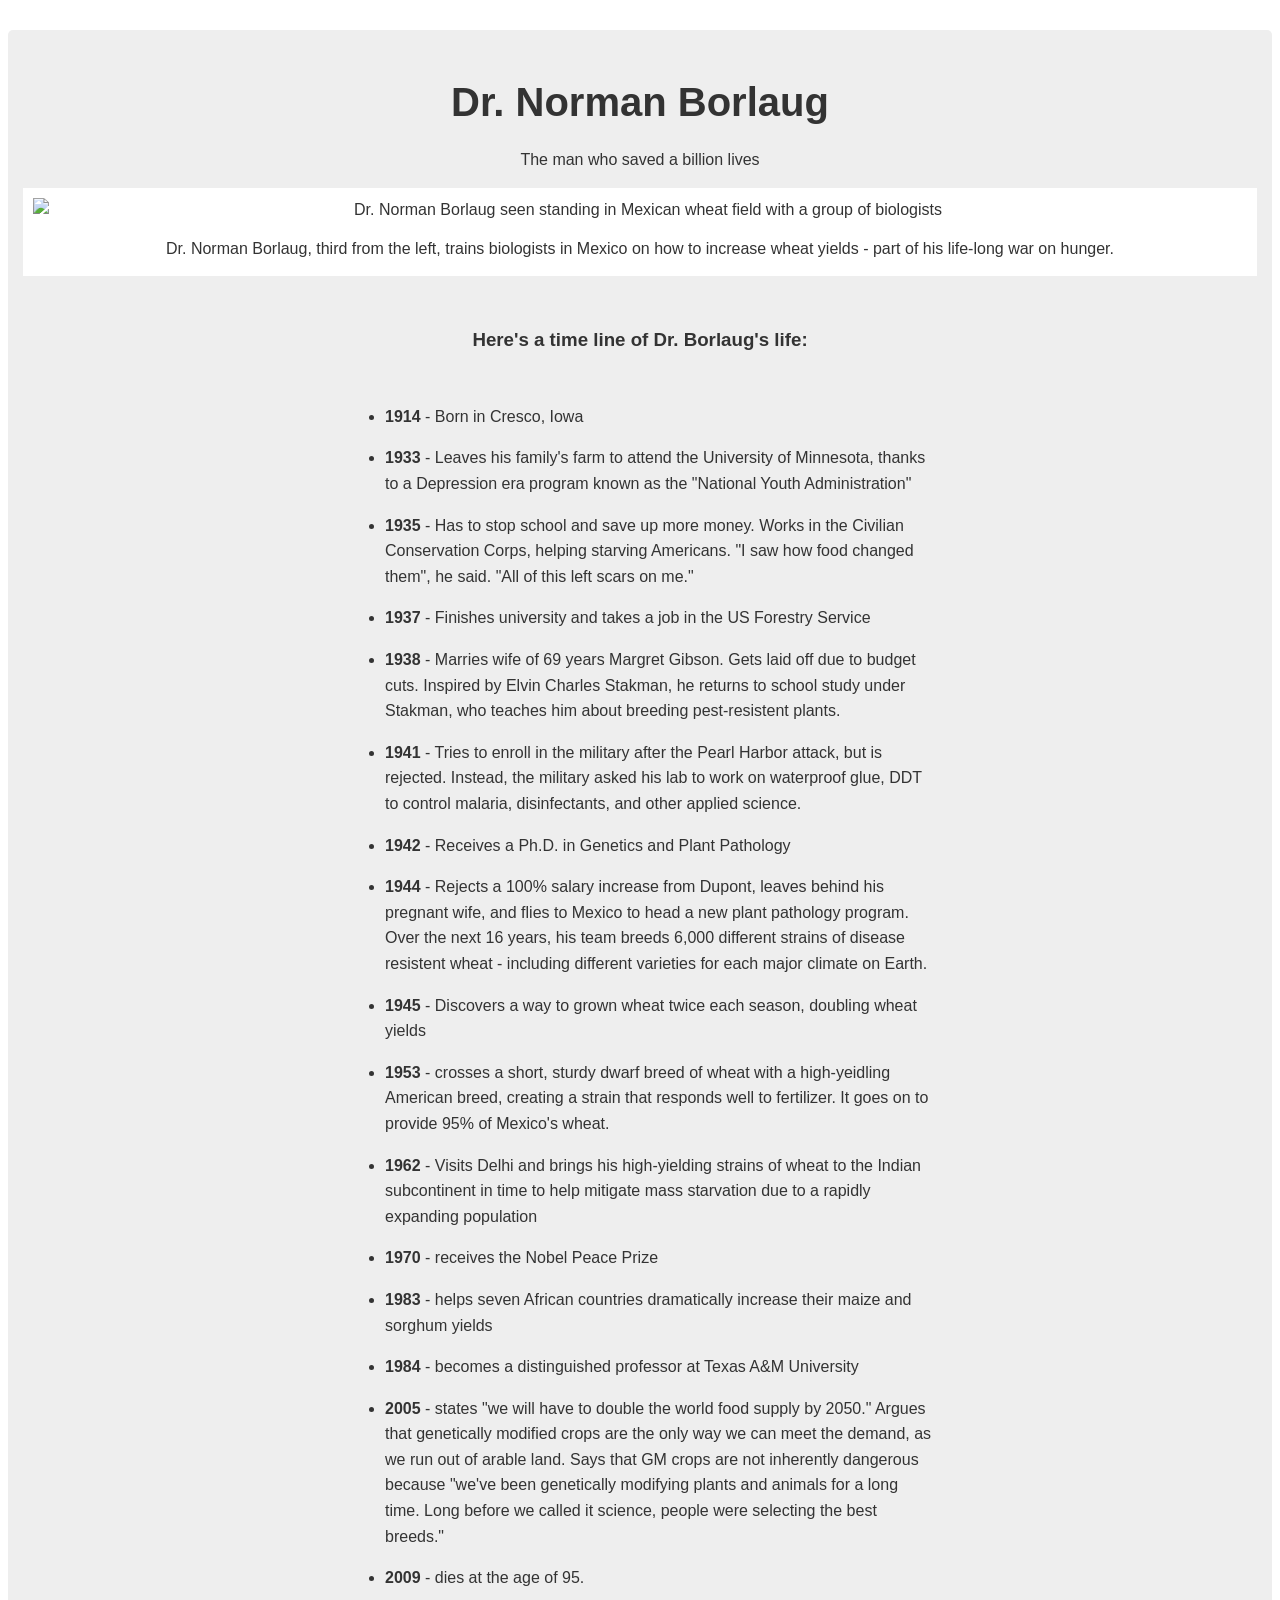
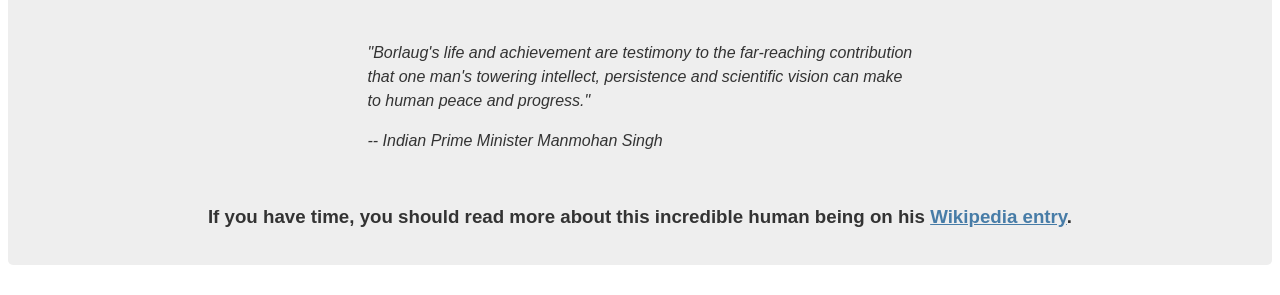
==== Tribute Page/index.html @ f91a78f4 "Added all the templates in repo" ====
<!DOCTYPE html>
<html>
  <head>
    <link rel="stylesheet" href="css/style.css" >
  </head>
  <body>
    <main id="main">
      <h1 id="title">Dr. Norman Borlaug</h1>
      <p>The man who saved a billion lives</p>
      <figure id="img-div">
        <img
          id="image"
          src="https://achievement.org/wp-content/uploads/2016/05/wordpress-NormWallace.jpg"
          alt="Dr. Norman Borlaug seen standing in Mexican wheat field with a group of biologists"
        />
        <figcaption id="img-caption">
          Dr. Norman Borlaug, third from the left, trains biologists in Mexico
          on how to increase wheat yields - part of his life-long war on hunger.
        </figcaption>
      </figure>
      <section id="tribute-info">
        <h3 id="headline">Here's a time line of Dr. Borlaug's life:</h3>
        <ul>
          <li><strong>1914</strong> - Born in Cresco, Iowa</li>
          <li>
            <strong>1933</strong> - Leaves his family's farm to attend the
            University of Minnesota, thanks to a Depression era program known as
            the "National Youth Administration"
          </li>
          <li>
            <strong>1935</strong> - Has to stop school and save up more money.
            Works in the Civilian Conservation Corps, helping starving
            Americans. "I saw how food changed them", he said. "All of this left
            scars on me."
          </li>
          <li>
            <strong>1937</strong> - Finishes university and takes a job in the
            US Forestry Service
          </li>
          <li>
            <strong>1938</strong> - Marries wife of 69 years Margret Gibson.
            Gets laid off due to budget cuts. Inspired by Elvin Charles Stakman,
            he returns to school study under Stakman, who teaches him about
            breeding pest-resistent plants.
          </li>
          <li>
            <strong>1941</strong> - Tries to enroll in the military after the
            Pearl Harbor attack, but is rejected. Instead, the military asked
            his lab to work on waterproof glue, DDT to control malaria,
            disinfectants, and other applied science.
          </li>
          <li>
            <strong>1942</strong> - Receives a Ph.D. in Genetics and Plant
            Pathology
          </li>
          <li>
            <strong>1944</strong> - Rejects a 100% salary increase from Dupont,
            leaves behind his pregnant wife, and flies to Mexico to head a new
            plant pathology program. Over the next 16 years, his team breeds
            6,000 different strains of disease resistent wheat - including
            different varieties for each major climate on Earth.
          </li>
          <li>
            <strong>1945</strong> - Discovers a way to grown wheat twice each
            season, doubling wheat yields
          </li>
          <li>
            <strong>1953</strong> - crosses a short, sturdy dwarf breed of wheat
            with a high-yeidling American breed, creating a strain that responds
            well to fertilizer. It goes on to provide 95% of Mexico's wheat.
          </li>
          <li>
            <strong>1962</strong> - Visits Delhi and brings his high-yielding
            strains of wheat to the Indian subcontinent in time to help mitigate
            mass starvation due to a rapidly expanding population
          </li>
          <li><strong>1970</strong> - receives the Nobel Peace Prize</li>
          <li>
            <strong>1983</strong> - helps seven African countries dramatically
            increase their maize and sorghum yields
          </li>
          <li>
            <strong>1984</strong> - becomes a distinguished professor at Texas
            A&M University
          </li>
          <li>
            <strong>2005</strong> - states "we will have to double the world
            food supply by 2050." Argues that genetically modified crops are the
            only way we can meet the demand, as we run out of arable land. Says
            that GM crops are not inherently dangerous because "we've been
            genetically modifying plants and animals for a long time. Long
            before we called it science, people were selecting the best breeds."
          </li>
          <li><strong>2009</strong> - dies at the age of 95.</li>
        </ul>
        <blockquote
          cite="http://news.rediff.com/report/2009/sep/14/pm-pays-tribute-to-father-of-green-revolution-borlaug.htm"
        >
          <p>
            "Borlaug's life and achievement are testimony to the far-reaching
            contribution that one man's towering intellect, persistence and
            scientific vision can make to human peace and progress."
          </p>
          <cite>-- Indian Prime Minister Manmohan Singh</cite>
        </blockquote>
        <h3>
          If you have time, you should read more about this incredible human
          being on his
          <a
            id="tribute-link"
            href="https://en.wikipedia.org/wiki/Norman_Borlaug"
            target="_blank"
            >Wikipedia entry</a
          >.
        </h3>
      </section>
    </main>
  </body>
</html>
---- Tribute Page/css/style.css ----
html {
    /* Setting a base font size of 10px give us easier rem calculations
         Info: 1rem === 10px, 1.5rem === 15px, 2rem === 20px and so forth
       */
    font-size: 10px;
  }
  
  body {
    /* Native font stack https://getbootstrap.com/docs/4.2/content/reboot/#native-font-stack */
    font-family: -apple-system, BlinkMacSystemFont, 'Segoe UI', 'Roboto',
      'Helvetica Neue', Arial, sans-serif;
    font-size: 1.6rem;
    line-height: 1.5;
    text-align: center;
    color: #333;
    margin: 0;
  }
  
  h1 {
    font-size: 4rem;
    margin-bottom: 0;
  }
  
  @media (max-width: 460px) {
    h1 {
      font-size: 3.5rem;
      line-height: 1.2;
    }
  }
  
  h2 {
    font-size: 3.25rem;
  }
  
  a {
    color: #477ca7;
  }
  
  a:visited {
    color: #74638f;
  }
  
  #main {
    margin: 30px 8px;
    padding: 15px;
    border-radius: 5px;
    background: #eee;
  }
  
  @media (max-width: 460px) {
    #main {
      margin: 0;
    }
  }
  
  img {
    max-width: 100%;
    display: block;
    height: auto;
    margin: 0 auto;
  }
  
  #img-div {
    background: white;
    padding: 10px;
    margin: 0;
  }
  
  #img-caption {
    margin: 15px 0 5px 0;
  }
  
  @media (max-width: 460px) {
    #img-caption {
      font-size: 1.4rem;
    }
  }
  
  #headline {
    margin: 50px 0;
    text-align: center;
  }
  
  ul {
    max-width: 550px;
    margin: 0 auto 50px auto;
    text-align: left;
    line-height: 1.6;
  }
  
  li {
    margin: 16px 0;
  }
  
  blockquote {
    font-style: italic;
    max-width: 545px;
    margin: 0 auto 50px auto;
    text-align: left;
  }
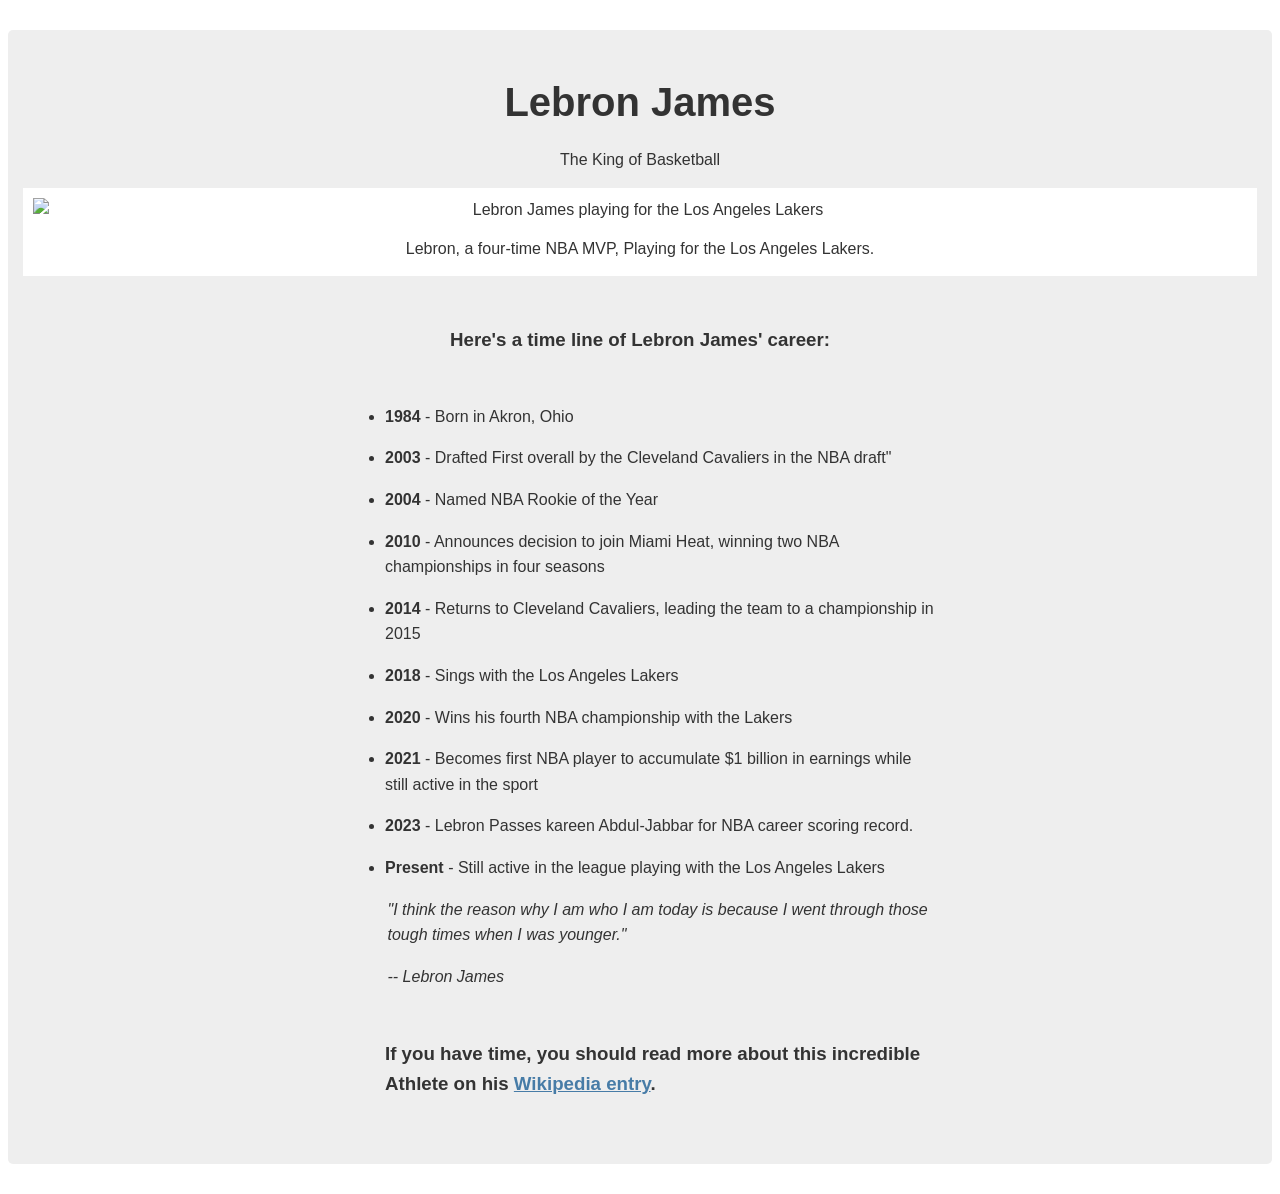
==== commit 294d96ea: "Updated Tribute Page content" ====
--- a/Tribute Page/index.html
+++ b/Tribute Page/index.html
@@ -5,110 +5,63 @@
   </head>
   <body>
     <main id="main">
-      <h1 id="title">Dr. Norman Borlaug</h1>
-      <p>The man who saved a billion lives</p>
+      <h1 id="title">Lebron James</h1>
+      <p>The King of Basketball</p>
       <figure id="img-div">
         <img
           id="image"
-          src="https://achievement.org/wp-content/uploads/2016/05/wordpress-NormWallace.jpg"
-          alt="Dr. Norman Borlaug seen standing in Mexican wheat field with a group of biologists"
+          src="https://i.kym-cdn.com/entries/icons/mobile/000/049/004/lebronsunshinecover.jpg"
+          alt="Lebron James playing for the Los Angeles Lakers"
         />
         <figcaption id="img-caption">
-          Dr. Norman Borlaug, third from the left, trains biologists in Mexico
-          on how to increase wheat yields - part of his life-long war on hunger.
+          Lebron, a four-time NBA MVP, Playing for the Los Angeles Lakers.
         </figcaption>
       </figure>
       <section id="tribute-info">
-        <h3 id="headline">Here's a time line of Dr. Borlaug's life:</h3>
+        <h3 id="headline">Here's a time line of Lebron James' career:</h3>
         <ul>
-          <li><strong>1914</strong> - Born in Cresco, Iowa</li>
+          <li><strong>1984</strong> - Born in Akron, Ohio</li>
           <li>
-            <strong>1933</strong> - Leaves his family's farm to attend the
-            University of Minnesota, thanks to a Depression era program known as
-            the "National Youth Administration"
+            <strong>2003</strong> - Drafted First overall by the Cleveland Cavaliers in the NBA draft"
           </li>
           <li>
-            <strong>1935</strong> - Has to stop school and save up more money.
-            Works in the Civilian Conservation Corps, helping starving
-            Americans. "I saw how food changed them", he said. "All of this left
-            scars on me."
+            <strong>2004</strong> - Named NBA Rookie of the Year
           </li>
           <li>
-            <strong>1937</strong> - Finishes university and takes a job in the
-            US Forestry Service
+            <strong>2010</strong> - Announces decision to join Miami Heat, winning two NBA championships in four seasons
           </li>
           <li>
-            <strong>1938</strong> - Marries wife of 69 years Margret Gibson.
-            Gets laid off due to budget cuts. Inspired by Elvin Charles Stakman,
-            he returns to school study under Stakman, who teaches him about
-            breeding pest-resistent plants.
+            <strong>2014</strong> - Returns to Cleveland Cavaliers, leading the team to a championship in 2015
           </li>
           <li>
-            <strong>1941</strong> - Tries to enroll in the military after the
-            Pearl Harbor attack, but is rejected. Instead, the military asked
-            his lab to work on waterproof glue, DDT to control malaria,
-            disinfectants, and other applied science.
+            <strong>2018</strong> - Sings with the Los Angeles Lakers
           </li>
           <li>
-            <strong>1942</strong> - Receives a Ph.D. in Genetics and Plant
-            Pathology
+            <strong>2020</strong> - Wins his fourth NBA championship with the Lakers
           </li>
           <li>
-            <strong>1944</strong> - Rejects a 100% salary increase from Dupont,
-            leaves behind his pregnant wife, and flies to Mexico to head a new
-            plant pathology program. Over the next 16 years, his team breeds
-            6,000 different strains of disease resistent wheat - including
-            different varieties for each major climate on Earth.
+            <strong>2021</strong> - Becomes first NBA player to accumulate $1 billion in earnings while still active in the sport
           </li>
           <li>
-            <strong>1945</strong> - Discovers a way to grown wheat twice each
-            season, doubling wheat yields
+            <strong>2023</strong> - Lebron Passes kareen Abdul-Jabbar for NBA career scoring record.
           </li>
           <li>
-            <strong>1953</strong> - crosses a short, sturdy dwarf breed of wheat
-            with a high-yeidling American breed, creating a strain that responds
-            well to fertilizer. It goes on to provide 95% of Mexico's wheat.
+            <strong>Present</strong> - Still active in the league playing with the Los Angeles Lakers
           </li>
-          <li>
-            <strong>1962</strong> - Visits Delhi and brings his high-yielding
-            strains of wheat to the Indian subcontinent in time to help mitigate
-            mass starvation due to a rapidly expanding population
-          </li>
-          <li><strong>1970</strong> - receives the Nobel Peace Prize</li>
-          <li>
-            <strong>1983</strong> - helps seven African countries dramatically
-            increase their maize and sorghum yields
-          </li>
-          <li>
-            <strong>1984</strong> - becomes a distinguished professor at Texas
-            A&M University
-          </li>
-          <li>
-            <strong>2005</strong> - states "we will have to double the world
-            food supply by 2050." Argues that genetically modified crops are the
-            only way we can meet the demand, as we run out of arable land. Says
-            that GM crops are not inherently dangerous because "we've been
-            genetically modifying plants and animals for a long time. Long
-            before we called it science, people were selecting the best breeds."
-          </li>
-          <li><strong>2009</strong> - dies at the age of 95.</li>
-        </ul>
         <blockquote
-          cite="http://news.rediff.com/report/2009/sep/14/pm-pays-tribute-to-father-of-green-revolution-borlaug.htm"
+          cite="https://www.nba.com/player/2544/lebron_james"
         >
           <p>
-            "Borlaug's life and achievement are testimony to the far-reaching
-            contribution that one man's towering intellect, persistence and
-            scientific vision can make to human peace and progress."
+            "I think the reason why I am who I am today is because I went through those tough times when I was younger."
           </p>
-          <cite>-- Indian Prime Minister Manmohan Singh</cite>
+          <cite>-- Lebron James</cite>
         </blockquote>
         <h3>
-          If you have time, you should read more about this incredible human
-          being on his
+          If you have time, you should read more about this incredible Athlete
+          on his
           <a
             id="tribute-link"
-            href="https://en.wikipedia.org/wiki/Norman_Borlaug"
+            href="https://en.wikipedia.org/wiki/LeBron_James"
             target="_blank"
             >Wikipedia entry</a
           >.
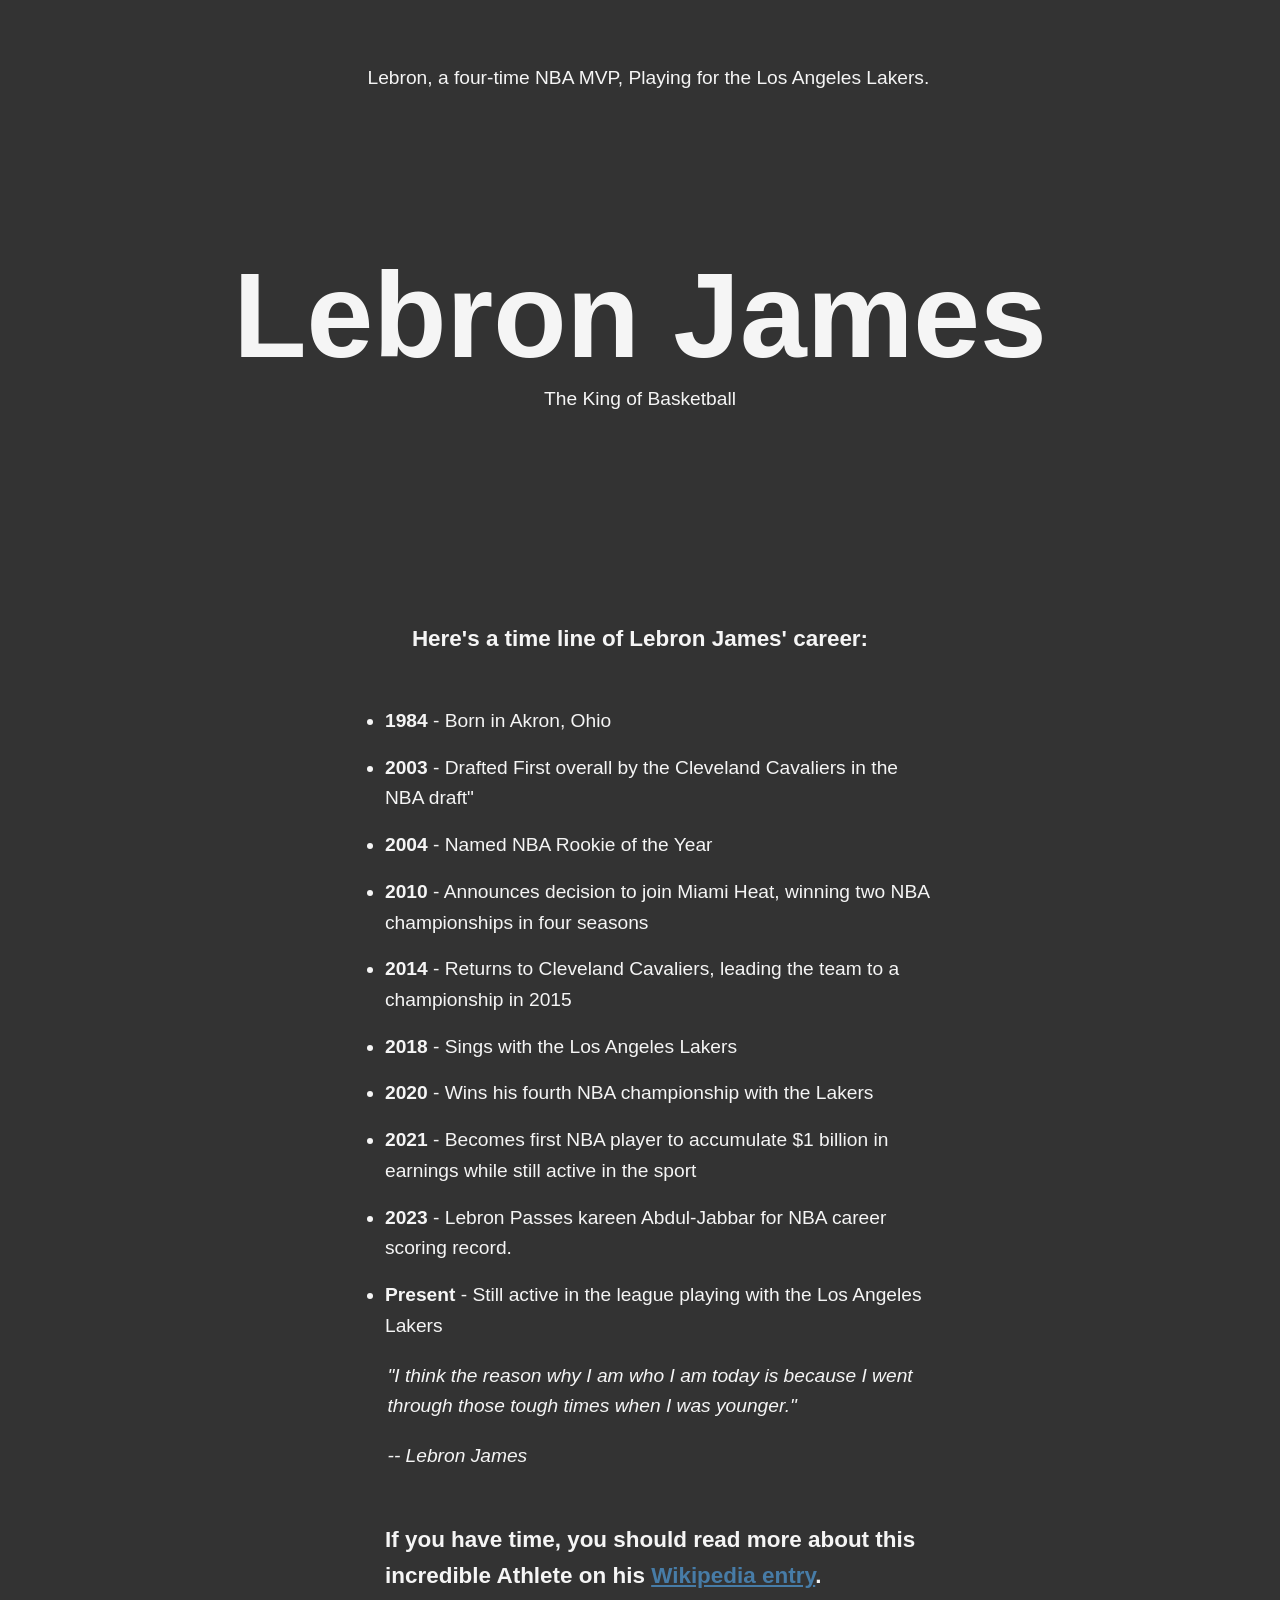
==== commit 04bd46d9: "Updated Tribute page content and design" ====
--- a/Tribute Page/index.html
+++ b/Tribute Page/index.html
@@ -5,18 +5,16 @@
   </head>
   <body>
     <main id="main">
-      <h1 id="title">Lebron James</h1>
-      <p>The King of Basketball</p>
       <figure id="img-div">
-        <img
-          id="image"
-          src="https://i.kym-cdn.com/entries/icons/mobile/000/049/004/lebronsunshinecover.jpg"
-          alt="Lebron James playing for the Los Angeles Lakers"
-        />
+          <video id="highlight-video" autoplay loop muted>
+            <source src="Media/highlights.mp4" type="video/mp4">
+          </video>
         <figcaption id="img-caption">
           Lebron, a four-time NBA MVP, Playing for the Los Angeles Lakers.
         </figcaption>
       </figure>
+      <h1 id="title">Lebron James</h1>
+      <p id="statement" style="color:whitesmoke">The King of Basketball</p>
       <section id="tribute-info">
         <h3 id="headline">Here's a time line of Lebron James' career:</h3>
         <ul>
--- a/Tribute Page/css/style.css
+++ b/Tribute Page/css/style.css
@@ -1,100 +1,127 @@
 html {
-    /* Setting a base font size of 10px give us easier rem calculations
-         Info: 1rem === 10px, 1.5rem === 15px, 2rem === 20px and so forth
-       */
-    font-size: 10px;
+  /* Setting a base font size of 10px give us easier rem calculations
+       Info: 1rem === 10px, 1.5rem === 15px, 2rem === 20px and so forth
+     */
+  font-size: 12px;
+  background-color: #333;
+}
+
+body {
+  /* Native font stack https://getbootstrap.com/docs/4.2/content/reboot/#native-font-stack */
+  font-family: -apple-system, BlinkMacSystemFont, 'Segoe UI', 'Roboto',
+    'Helvetica Neue', Arial, sans-serif;
+  font-size: 1.6rem;
+  line-height: 1.5;
+  text-align: center;
+  color: whitesmoke;
+  margin: 0;
+}
+
+h1 {
+  font-size: 4rem;
+  margin-bottom: 0;
+  color: whitesmoke;
+}
+
+@media (max-width: 460px) {
+  h1 {
+    font-size: 3.5rem;
+    line-height: 1.2;
   }
-  
-  body {
-    /* Native font stack https://getbootstrap.com/docs/4.2/content/reboot/#native-font-stack */
-    font-family: -apple-system, BlinkMacSystemFont, 'Segoe UI', 'Roboto',
-      'Helvetica Neue', Arial, sans-serif;
-    font-size: 1.6rem;
-    line-height: 1.5;
-    text-align: center;
-    color: #333;
+}
+
+h2 {
+  font-size: 3.25rem;
+}
+
+a {
+  color: #477ca7;
+}
+
+a:visited {
+  color: #74638f;
+}
+
+#main {
+  position: relative;
+  margin: 30px 8px;
+  padding: 15px;
+  border-radius: 5px;
+}
+
+@media (max-width: 460px) {
+  #main {
     margin: 0;
   }
-  
-  h1 {
-    font-size: 4rem;
-    margin-bottom: 0;
+}
+
+#img-div {
+  position: absolute;
+  top: 0;
+  left: 0;
+  width: 95%;
+  height: 100%;
+  z-index: -1;
+}
+
+#highlight-video {
+  position: absolute;
+  top: 18%;
+  left: 50.3%;
+  width: 105%;
+  height: 40%;
+  object-fit: cover;
+  filter: brightness(15%);
+  z-index: 0;
+  transform: translate(-50%, -50%);
+}
+
+#title {
+  position: relative;
+  font-size: 10rem;
+  margin: 30px;
+  top: 150px;
+  z-index: 1;
+}
+
+#statement {
+  position: relative;
+  top: 100px;
+}
+
+#img-caption {
+  margin: 15px 0 5px 0;
+}
+
+@media (max-width: 460px) {
+  #img-caption {
+    font-size: 1.4rem;
   }
-  
-  @media (max-width: 460px) {
-    h1 {
-      font-size: 3.5rem;
-      line-height: 1.2;
-    }
-  }
-  
-  h2 {
-    font-size: 3.25rem;
-  }
-  
-  a {
-    color: #477ca7;
-  }
-  
-  a:visited {
-    color: #74638f;
-  }
-  
-  #main {
-    margin: 30px 8px;
-    padding: 15px;
-    border-radius: 5px;
-    background: #eee;
-  }
-  
-  @media (max-width: 460px) {
-    #main {
-      margin: 0;
-    }
-  }
-  
-  img {
-    max-width: 100%;
-    display: block;
-    height: auto;
-    margin: 0 auto;
-  }
-  
-  #img-div {
-    background: white;
-    padding: 10px;
-    margin: 0;
-  }
-  
-  #img-caption {
-    margin: 15px 0 5px 0;
-  }
-  
-  @media (max-width: 460px) {
-    #img-caption {
-      font-size: 1.4rem;
-    }
-  }
-  
-  #headline {
-    margin: 50px 0;
-    text-align: center;
-  }
-  
-  ul {
-    max-width: 550px;
-    margin: 0 auto 50px auto;
-    text-align: left;
-    line-height: 1.6;
-  }
-  
-  li {
-    margin: 16px 0;
-  }
-  
-  blockquote {
-    font-style: italic;
-    max-width: 545px;
-    margin: 0 auto 50px auto;
-    text-align: left;
-  }+}
+
+#tribute-info {
+  margin-top: 25%;
+}
+
+#headline {
+  margin: 50px 0;
+  text-align: center;
+}
+
+ul {
+  max-width: 550px;
+  margin: 0 auto 50px auto;
+  text-align: left;
+  line-height: 1.6;
+}
+
+li {
+  margin: 16px 0;
+}
+
+blockquote {
+  font-style: italic;
+  max-width: 545px;
+  margin: 0 auto 50px auto;
+  text-align: left;
+}
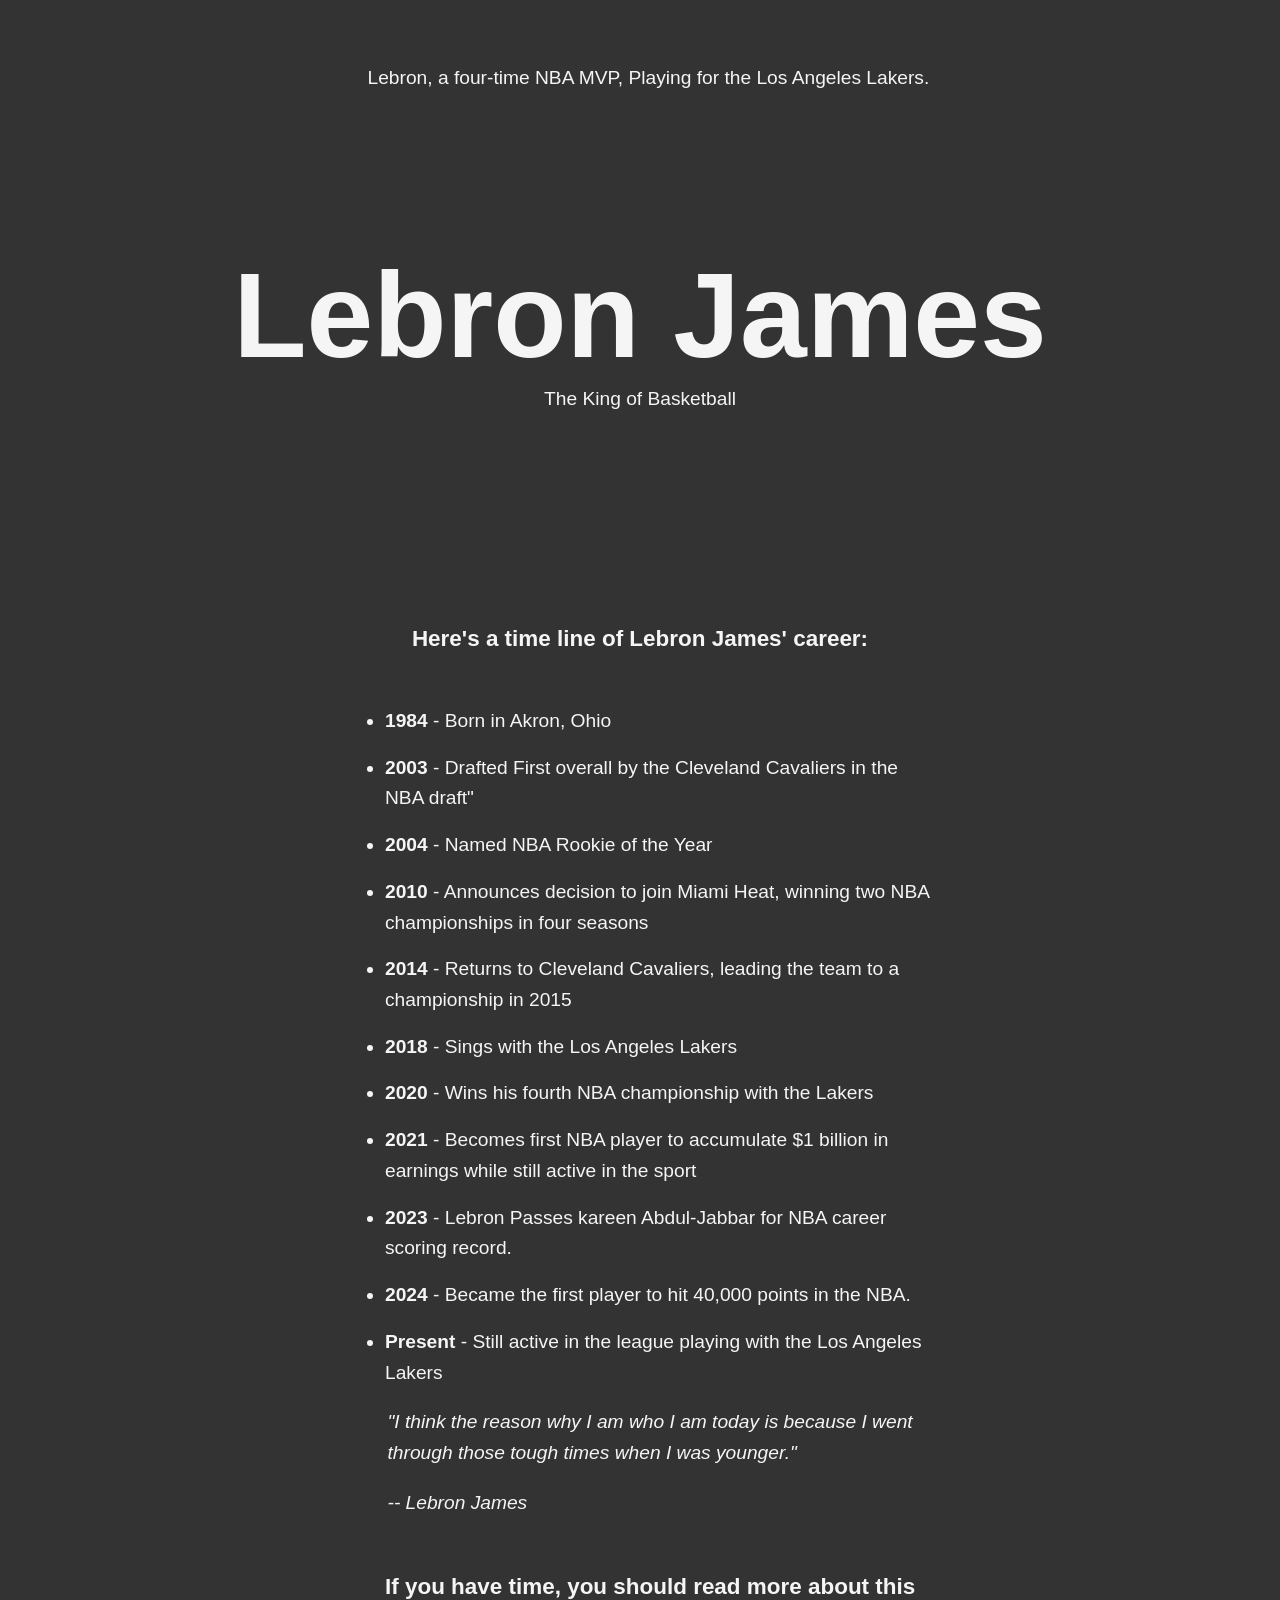
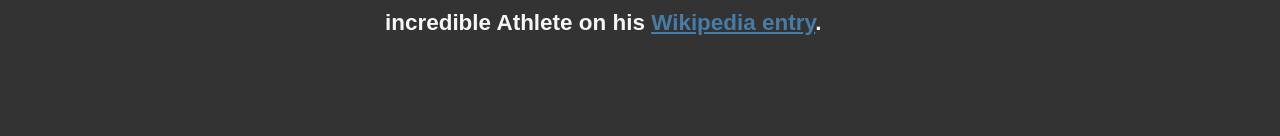
==== commit 0b960e71: "Finished Tribute page" ====
--- a/Tribute Page/index.html
+++ b/Tribute Page/index.html
@@ -44,6 +44,9 @@
             <strong>2023</strong> - Lebron Passes kareen Abdul-Jabbar for NBA career scoring record.
           </li>
           <li>
+            <strong>2024</strong> - Became the first player to hit 40,000 points in the NBA.
+          </li>
+          <li>
             <strong>Present</strong> - Still active in the league playing with the Los Angeles Lakers
           </li>
         <blockquote
